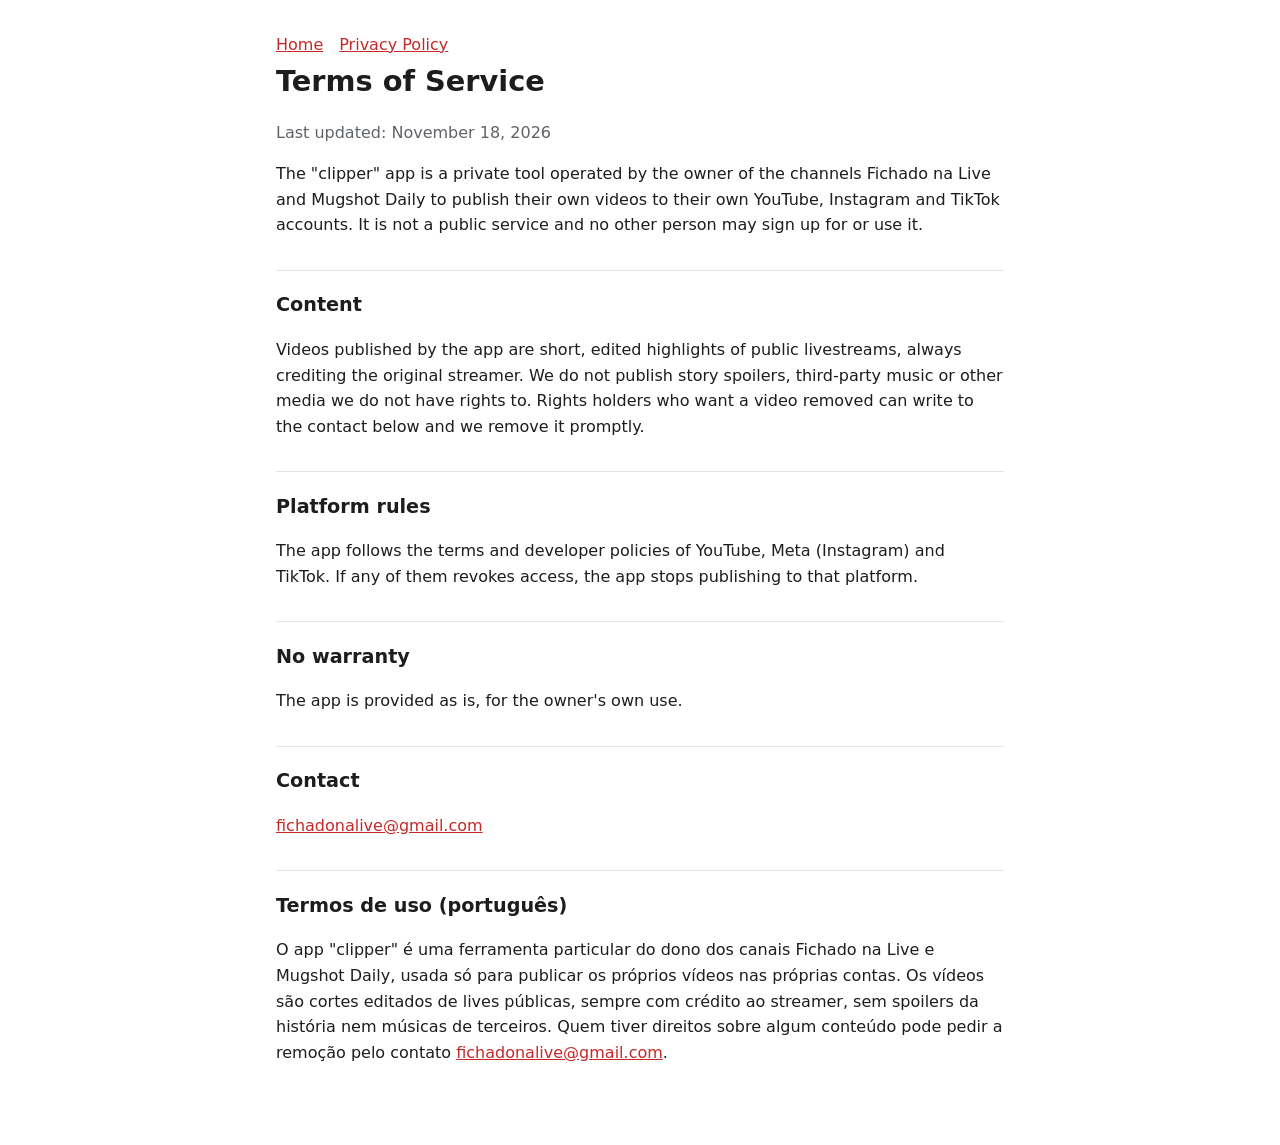
==== terms.html @ 03002495 "Site do clipper: politica de privacidade, termos e retorno do TikTok Co-Authored-By: Claude Opus 5.5" ====
<!doctype html>
<html lang="en">
<head>
<meta charset="utf-8">
<meta name="viewport" content="width=device-width, initial-scale=1">
<title>Clipper Terms of Service</title>
<link rel="stylesheet" href="style.css">
</head>
<body>
<main>
<nav><a href="index.html">Home</a><a href="privacy.html">Privacy Policy</a></nav>
<h1>Terms of Service</h1>
<p class="muted">Last updated: November 18, 2026</p>

<p>The "clipper" app is a private tool operated by the owner of the channels Fichado na Live and Mugshot Daily
to publish their own videos to their own YouTube, Instagram and TikTok accounts. It is not a public service and no
other person may sign up for or use it.</p>

<h2>Content</h2>
<p>Videos published by the app are short, edited highlights of public livestreams, always crediting the original
streamer. We do not publish story spoilers, third-party music or other media we do not have rights to. Rights holders
who want a video removed can write to the contact below and we remove it promptly.</p>

<h2>Platform rules</h2>
<p>The app follows the terms and developer policies of YouTube, Meta (Instagram) and TikTok. If any of them revokes
access, the app stops publishing to that platform.</p>

<h2>No warranty</h2>
<p>The app is provided as is, for the owner's own use.</p>

<h2>Contact</h2>
<p><a href="mailto:fichadonalive@gmail.com">fichadonalive@gmail.com</a></p>

<h2>Termos de uso (português)</h2>
<p>O app "clipper" é uma ferramenta particular do dono dos canais Fichado na Live e Mugshot Daily, usada só para
publicar os próprios vídeos nas próprias contas. Os vídeos são cortes editados de lives públicas, sempre com crédito ao
streamer, sem spoilers da história nem músicas de terceiros. Quem tiver direitos sobre algum conteúdo pode pedir a
remoção pelo contato <a href="mailto:fichadonalive@gmail.com">fichadonalive@gmail.com</a>.</p>
</main>
</body>
</html>
---- style.css ----
:root { --bg: #ffffff; --fg: #1d1d1f; --muted: #5f6368; --accent: #c62828; --line: #e5e5e5; }
@media (prefers-color-scheme: dark) { :root { --bg: #121212; --fg: #ececec; --muted: #a0a0a0; --accent: #ef5350; --line: #2c2c2c; } }
* { box-sizing: border-box; }
body { margin: 0; background: var(--bg); color: var(--fg); font: 16px/1.6 system-ui, -apple-system, "Segoe UI", Roboto, sans-serif; }
main { max-width: 760px; margin: 0 auto; padding: 32px 16px 64px; }
h1 { font-size: 1.8rem; margin: 0 0 4px; }
h2 { font-size: 1.2rem; margin-top: 2rem; border-top: 1px solid var(--line); padding-top: 1.2rem; }
.muted { color: var(--muted); }
a { color: var(--accent); }
nav a { margin-right: 16px; }
code { background: var(--line); padding: 2px 6px; border-radius: 4px; word-break: break-all; }
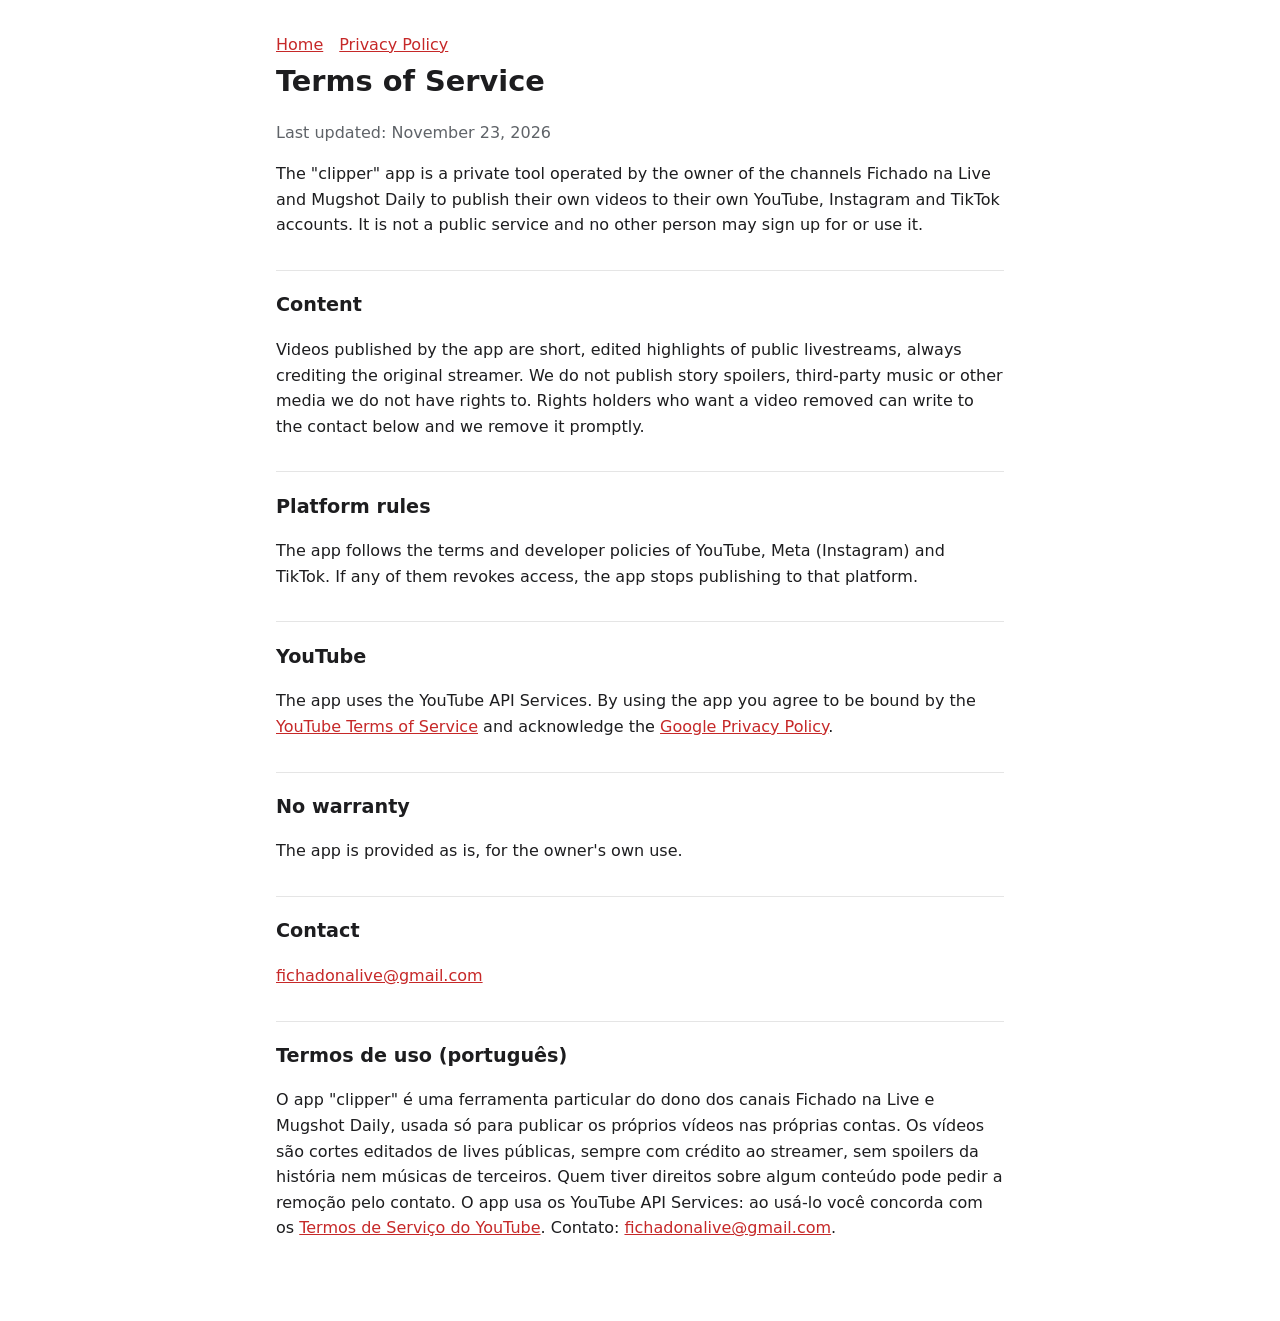
==== commit d892249f: "Politica e termos: secao YouTube API Services (termos do YouTube, privacidade do Google, revogar ace" ====
--- a/terms.html
+++ b/terms.html
@@ -10,7 +10,7 @@
 <main>
 <nav><a href="index.html">Home</a><a href="privacy.html">Privacy Policy</a></nav>
 <h1>Terms of Service</h1>
-<p class="muted">Last updated: November 18, 2026</p>
+<p class="muted">Last updated: November 23, 2026</p>
 
 <p>The "clipper" app is a private tool operated by the owner of the channels Fichado na Live and Mugshot Daily
 to publish their own videos to their own YouTube, Instagram and TikTok accounts. It is not a public service and no
@@ -25,6 +25,11 @@
 <p>The app follows the terms and developer policies of YouTube, Meta (Instagram) and TikTok. If any of them revokes
 access, the app stops publishing to that platform.</p>
 
+<h2>YouTube</h2>
+<p>The app uses the YouTube API Services. By using the app you agree to be bound by the
+<a href="https://www.youtube.com/t/terms">YouTube Terms of Service</a> and acknowledge the
+<a href="https://policies.google.com/privacy">Google Privacy Policy</a>.</p>
+
 <h2>No warranty</h2>
 <p>The app is provided as is, for the owner's own use.</p>
 
@@ -35,7 +40,7 @@
 <p>O app "clipper" é uma ferramenta particular do dono dos canais Fichado na Live e Mugshot Daily, usada só para
 publicar os próprios vídeos nas próprias contas. Os vídeos são cortes editados de lives públicas, sempre com crédito ao
 streamer, sem spoilers da história nem músicas de terceiros. Quem tiver direitos sobre algum conteúdo pode pedir a
-remoção pelo contato <a href="mailto:fichadonalive@gmail.com">fichadonalive@gmail.com</a>.</p>
+remoção pelo contato. O app usa os YouTube API Services: ao usá-lo você concorda com os <a href="https://www.youtube.com/t/terms">Termos de Serviço do YouTube</a>. Contato: <a href="mailto:fichadonalive@gmail.com">fichadonalive@gmail.com</a>.</p>
 </main>
 </body>
 </html>
